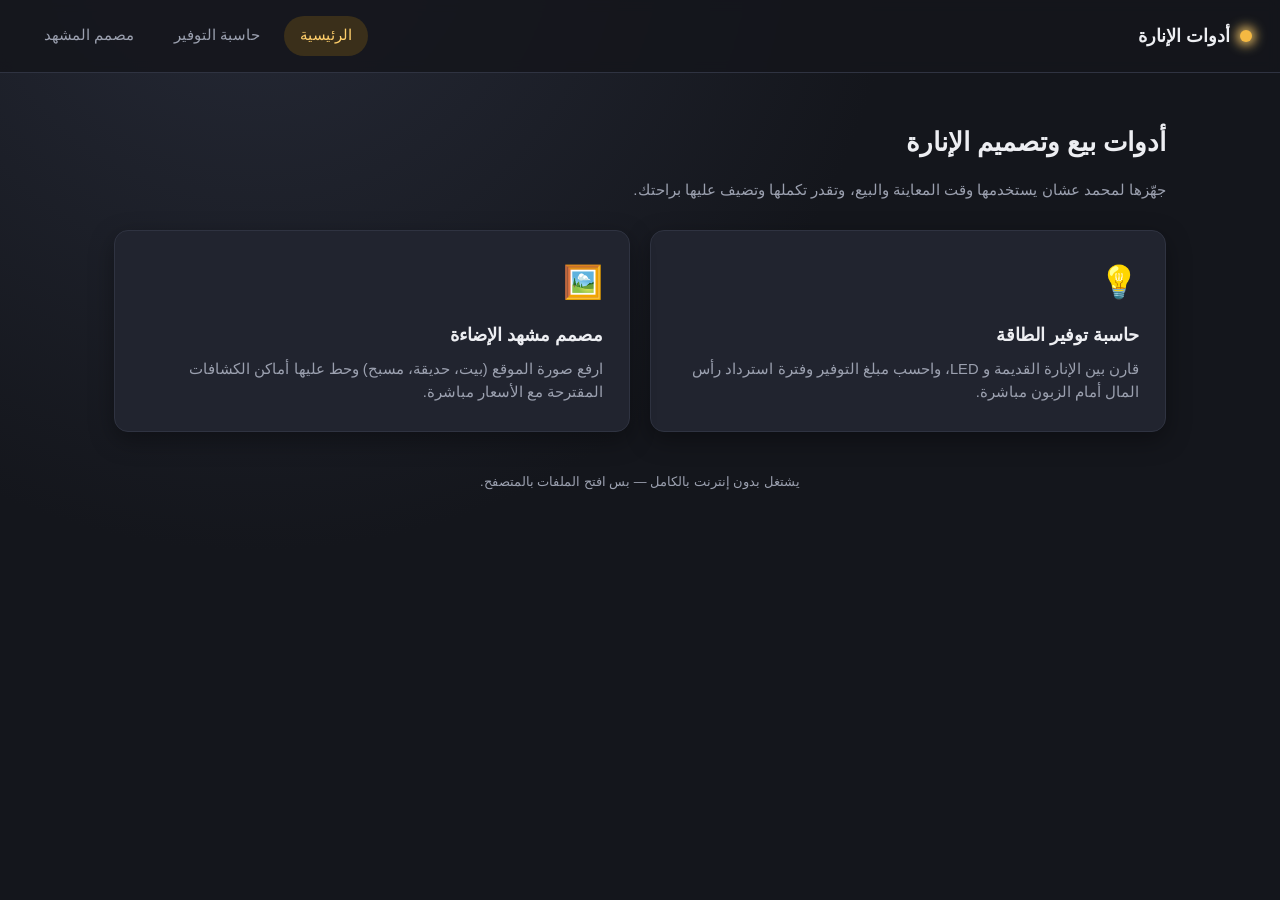
==== index.html @ d0d974ee "Add initial lighting toolkit: energy savings calculator and visual scene configurator Two standalone" ====
<!DOCTYPE html>
<html lang="ar" dir="rtl">
<head>
<meta charset="UTF-8">
<meta name="viewport" content="width=device-width, initial-scale=1.0">
<title>أدوات محمد للإنارة</title>
<link rel="stylesheet" href="style.css">
</head>
<body>

<header class="site-header">
  <div class="brand"><span class="dot"></span> أدوات الإنارة</div>
  <nav class="nav-links">
    <a href="index.html" class="active">الرئيسية</a>
    <a href="energy-calculator.html">حاسبة التوفير</a>
    <a href="scene-configurator.html">مصمم المشهد</a>
  </nav>
</header>

<main class="page">
  <h1 class="page-title">أدوات بيع وتصميم الإنارة</h1>
  <p class="page-subtitle">جهّزها لمحمد عشان يستخدمها وقت المعاينة والبيع، وتقدر تكملها وتضيف عليها براحتك.</p>

  <div class="tool-grid">
    <a class="tool-card card" href="energy-calculator.html">
      <span class="tool-icon">💡</span>
      <h3>حاسبة توفير الطاقة</h3>
      <p>قارن بين الإنارة القديمة و LED، واحسب مبلغ التوفير وفترة استرداد رأس المال أمام الزبون مباشرة.</p>
    </a>

    <a class="tool-card card" href="scene-configurator.html">
      <span class="tool-icon">🖼️</span>
      <h3>مصمم مشهد الإضاءة</h3>
      <p>ارفع صورة الموقع (بيت، حديقة، مسبح) وحط عليها أماكن الكشافات المقترحة مع الأسعار مباشرة.</p>
    </a>
  </div>

  <footer class="note">يشتغل بدون إنترنت بالكامل — بس افتح الملفات بالمتصفح.</footer>
</main>

</body>
</html>
---- style.css ----
/* ============================================
   لوحة إنارة – ستايل مشترك لكل صفحات المشروع
   ============================================ */

:root {
  --bg: #14161c;
  --bg-soft: #1b1e27;
  --card: #21242f;
  --card-border: #2f3341;
  --text: #edeef2;
  --text-dim: #9ba0af;
  --accent: #f5b942;      /* أصفر دافئ يرمز لضوء LED */
  --accent-soft: #3a2f1a;
  --accent-strong: #ffcf6b;
  --good: #4ade80;
  --bad: #f87171;
  --radius: 14px;
  --shadow: 0 8px 24px rgba(0,0,0,.35);
}

* { box-sizing: border-box; }

html {
  direction: rtl;
}

body {
  margin: 0;
  background: radial-gradient(circle at 20% -10%, #262a37 0%, var(--bg) 45%);
  color: var(--text);
  font-family: "Segoe UI", Tahoma, Arial, sans-serif;
  line-height: 1.6;
  min-height: 100vh;
}

a { color: inherit; }

/* ---------- Header / Nav ---------- */
.site-header {
  display: flex;
  align-items: center;
  justify-content: space-between;
  padding: 16px 28px;
  background: rgba(20,22,28,.85);
  border-bottom: 1px solid var(--card-border);
  position: sticky;
  top: 0;
  z-index: 10;
  backdrop-filter: blur(6px);
}

.brand {
  display: flex;
  align-items: center;
  gap: 10px;
  font-weight: 700;
  font-size: 1.1rem;
}

.brand .dot {
  width: 12px;
  height: 12px;
  border-radius: 50%;
  background: var(--accent);
  box-shadow: 0 0 12px 3px var(--accent-strong);
}

.nav-links {
  display: flex;
  gap: 8px;
}

.nav-links a {
  text-decoration: none;
  padding: 8px 16px;
  border-radius: 999px;
  font-size: .92rem;
  color: var(--text-dim);
  transition: .15s;
}

.nav-links a:hover,
.nav-links a.active {
  background: var(--accent-soft);
  color: var(--accent-strong);
}

/* ---------- Layout ---------- */
.page {
  max-width: 1100px;
  margin: 0 auto;
  padding: 32px 24px 80px;
}

.page-title {
  font-size: 1.6rem;
  font-weight: 800;
  margin-bottom: 4px;
}

.page-subtitle {
  color: var(--text-dim);
  margin-bottom: 28px;
  font-size: .95rem;
}

.card {
  background: var(--card);
  border: 1px solid var(--card-border);
  border-radius: var(--radius);
  box-shadow: var(--shadow);
  padding: 22px;
}

.grid-2 {
  display: grid;
  grid-template-columns: 1fr 1fr;
  gap: 20px;
}

@media (max-width: 800px) {
  .grid-2 { grid-template-columns: 1fr; }
}

/* ---------- Home cards ---------- */
.tool-grid {
  display: grid;
  grid-template-columns: 1fr 1fr;
  gap: 20px;
}

@media (max-width: 750px) {
  .tool-grid { grid-template-columns: 1fr; }
}

.tool-card {
  display: block;
  text-decoration: none;
  padding: 26px;
  transition: transform .15s, border-color .15s;
}

.tool-card:hover {
  transform: translateY(-3px);
  border-color: var(--accent);
}

.tool-icon {
  font-size: 2rem;
  margin-bottom: 12px;
  display: inline-block;
}

.tool-card h3 {
  margin: 0 0 8px;
  font-size: 1.15rem;
}

.tool-card p {
  margin: 0;
  color: var(--text-dim);
  font-size: .92rem;
}

/* ---------- Forms ---------- */
label {
  display: block;
  font-size: .85rem;
  color: var(--text-dim);
  margin-bottom: 6px;
}

.field {
  margin-bottom: 16px;
}

input[type="number"],
input[type="text"],
select {
  width: 100%;
  padding: 10px 12px;
  border-radius: 10px;
  border: 1px solid var(--card-border);
  background: var(--bg-soft);
  color: var(--text);
  font-size: .95rem;
  font-family: inherit;
}

input:focus, select:focus {
  outline: none;
  border-color: var(--accent);
}

.btn {
  display: inline-flex;
  align-items: center;
  gap: 8px;
  border: none;
  cursor: pointer;
  padding: 11px 22px;
  border-radius: 999px;
  font-size: .95rem;
  font-weight: 600;
  font-family: inherit;
  transition: .15s;
}

.btn-primary {
  background: var(--accent);
  color: #1a1305;
}
.btn-primary:hover { background: var(--accent-strong); }

.btn-ghost {
  background: transparent;
  border: 1px solid var(--card-border);
  color: var(--text);
}
.btn-ghost:hover { border-color: var(--accent); color: var(--accent-strong); }

.btn-danger {
  background: transparent;
  color: var(--bad);
  border: 1px solid rgba(248,113,113,.4);
  padding: 6px 12px;
  font-size: .8rem;
}

/* ---------- Results ---------- */
.stat-row {
  display: grid;
  grid-template-columns: repeat(3, 1fr);
  gap: 14px;
  margin: 20px 0;
}

@media (max-width: 700px) {
  .stat-row { grid-template-columns: 1fr 1fr; }
}

.stat {
  background: var(--bg-soft);
  border: 1px solid var(--card-border);
  border-radius: 12px;
  padding: 14px 16px;
}

.stat .label {
  font-size: .78rem;
  color: var(--text-dim);
  margin-bottom: 4px;
}

.stat .value {
  font-size: 1.3rem;
  font-weight: 800;
}

.stat .value.good { color: var(--good); }
.stat .value.bad { color: var(--bad); }

.compare-bar {
  margin: 10px 0;
}

.compare-bar .bar-label {
  display: flex;
  justify-content: space-between;
  font-size: .82rem;
  color: var(--text-dim);
  margin-bottom: 4px;
}

.bar-track {
  height: 14px;
  border-radius: 999px;
  background: var(--bg-soft);
  overflow: hidden;
  border: 1px solid var(--card-border);
}

.bar-fill {
  height: 100%;
  border-radius: 999px;
}

.bar-fill.old { background: linear-gradient(90deg, #f87171, #fca5a5); }
.bar-fill.new { background: linear-gradient(90deg, #4ade80, #86efac); }

table.simple {
  width: 100%;
  border-collapse: collapse;
  font-size: .88rem;
  margin-top: 8px;
}

table.simple th, table.simple td {
  padding: 9px 10px;
  text-align: center;
  border-bottom: 1px solid var(--card-border);
}

table.simple th {
  color: var(--text-dim);
  font-weight: 600;
}

/* ---------- Scene configurator ---------- */
.scene-layout {
  display: grid;
  grid-template-columns: 2fr 1fr;
  gap: 20px;
  align-items: start;
}

@media (max-width: 900px) {
  .scene-layout { grid-template-columns: 1fr; }
}

.canvas-wrap {
  position: relative;
  border: 1px dashed var(--card-border);
  border-radius: var(--radius);
  overflow: hidden;
  background: var(--bg-soft);
  min-height: 320px;
  display: flex;
  align-items: center;
  justify-content: center;
}

#sceneCanvas {
  max-width: 100%;
  display: block;
  cursor: crosshair;
}

.empty-hint {
  color: var(--text-dim);
  text-align: center;
  padding: 40px;
  font-size: .95rem;
}

.marker-list {
  list-style: none;
  margin: 0;
  padding: 0;
  display: flex;
  flex-direction: column;
  gap: 10px;
  max-height: 420px;
  overflow-y: auto;
}

.marker-item {
  background: var(--bg-soft);
  border: 1px solid var(--card-border);
  border-radius: 10px;
  padding: 10px 12px;
  display: flex;
  align-items: center;
  gap: 10px;
}

.marker-badge {
  width: 24px;
  height: 24px;
  border-radius: 50%;
  background: var(--accent);
  color: #1a1305;
  font-weight: 800;
  font-size: .78rem;
  display: flex;
  align-items: center;
  justify-content: center;
  flex-shrink: 0;
}

.marker-item .info {
  flex: 1;
  min-width: 0;
}

.marker-item .info .name {
  font-size: .9rem;
  font-weight: 600;
  white-space: nowrap;
  overflow: hidden;
  text-overflow: ellipsis;
}

.marker-item .info .meta {
  font-size: .78rem;
  color: var(--text-dim);
}

.total-box {
  margin-top: 16px;
  padding-top: 14px;
  border-top: 1px solid var(--card-border);
  display: flex;
  justify-content: space-between;
  font-weight: 700;
  font-size: 1.05rem;
}

/* modal */
.modal-backdrop {
  position: fixed;
  inset: 0;
  background: rgba(0,0,0,.55);
  display: flex;
  align-items: center;
  justify-content: center;
  z-index: 50;
}

.modal-box {
  width: min(420px, 92vw);
}

.hidden { display: none !important; }

.actions-row {
  display: flex;
  gap: 10px;
  flex-wrap: wrap;
  margin-top: 18px;
}

footer.note {
  margin-top: 40px;
  color: var(--text-dim);
  font-size: .8rem;
  text-align: center;
}

@media print {
  .site-header, .no-print { display: none !important; }
  body { background: #fff; color: #000; }
  .card { box-shadow: none; border-color: #ccc; }
}
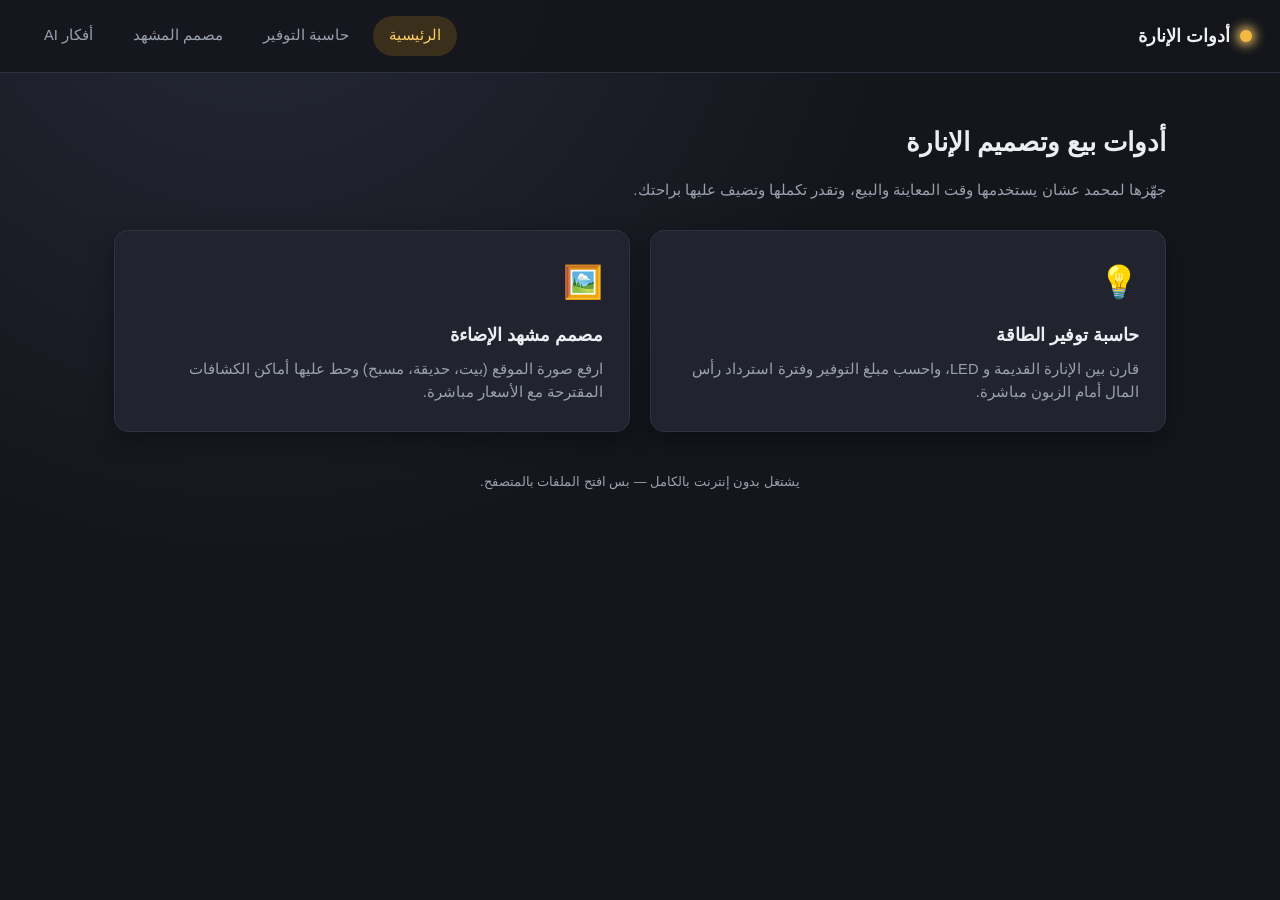
==== commit 1e0061a6: "Add AI-powered lighting suggestions from a room photo New page (ai-room-advisor.html) lets a salespe" ====
--- a/index.html
+++ b/index.html
@@ -14,6 +14,7 @@
     <a href="index.html" class="active">الرئيسية</a>
     <a href="energy-calculator.html">حاسبة التوفير</a>
     <a href="scene-configurator.html">مصمم المشهد</a>
+    <a href="ai-room-advisor.html">أفكار AI</a>
   </nav>
 </header>
 
